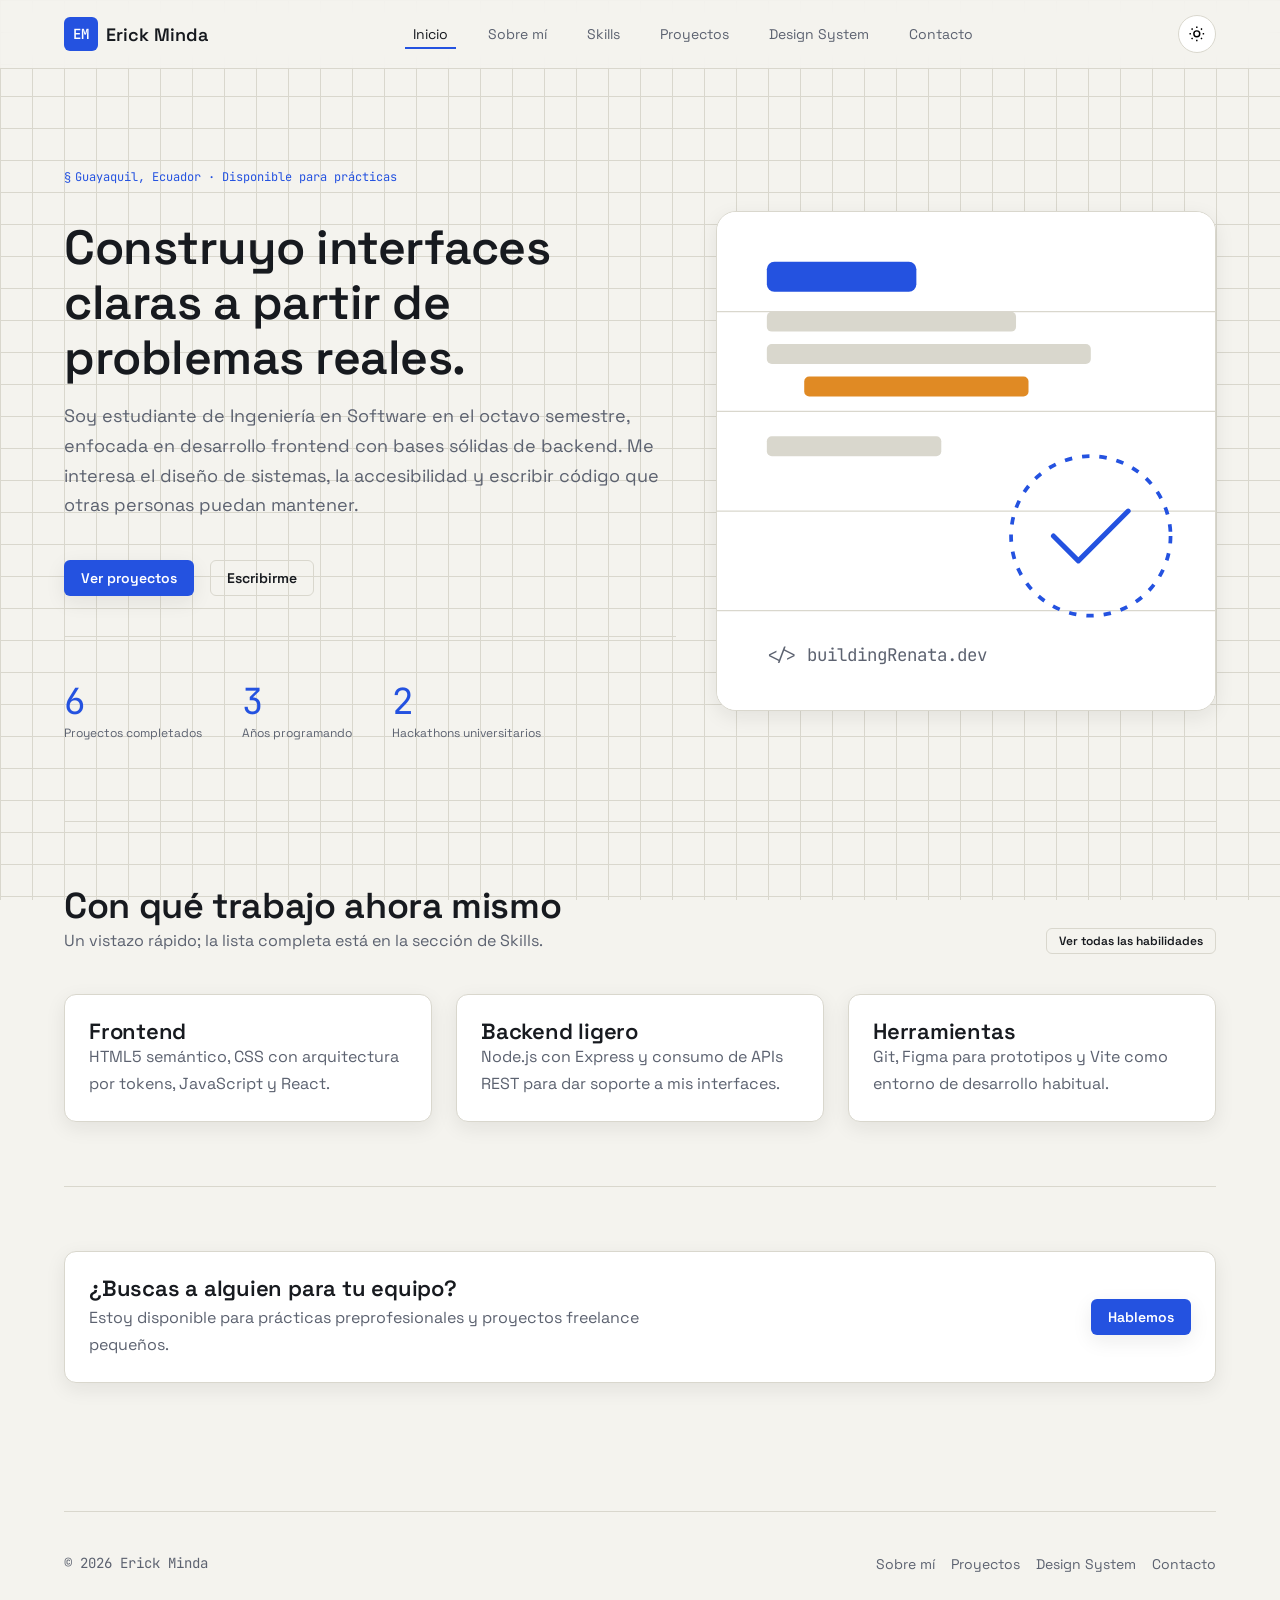
==== index.html @ f359b6ee "feat: estructura inicial del portafolio" ====
<!DOCTYPE html>
<html lang="es">
<head>
  <meta charset="UTF-8" />
  <meta name="viewport" content="width=device-width, initial-scale=1.0" />
  <title>Erick Minda — Desarrollador Frontend</title>
  <meta name="description" content="Portafolio de Erick Minda, estudiante de Ingeniería en Software especializada en desarrollo frontend." />
  <link rel="stylesheet" href="css/styles.css" />
</head>
<body>
  <a class="skip-link" href="#main">Saltar al contenido</a>

  <header class="site-header">
    <nav class="navbar container" aria-label="Navegación principal">
      <a class="brand" href="index.html">
        <span class="brand-mark" aria-hidden="true">EM</span>
        Erick Minda 
      </a>

      <button class="nav-toggle" aria-label="Abrir menú de navegación" aria-expanded="false" aria-controls="nav-list">
        <span></span><span></span><span></span>
      </button>

      <ul class="nav-list" id="nav-list">
        <li><a href="index.html" aria-current="page">Inicio</a></li>
        <li><a href="sobre-mi.html">Sobre mí</a></li>
        <li><a href="skills.html">Skills</a></li>
        <li><a href="proyectos.html">Proyectos</a></li>
        <li><a href="design-system.html">Design System</a></li>
        <li><a href="contacto.html">Contacto</a></li>
      </ul>

      <div class="nav-actions">
        <button class="theme-toggle" type="button" aria-pressed="false">
          <svg viewBox="0 0 24 24" fill="none" stroke="currentColor" stroke-width="2" aria-hidden="true">
            <circle cx="12" cy="12" r="4"></circle>
            <path d="M12 2v2M12 20v2M4.9 4.9l1.4 1.4M17.7 17.7l1.4 1.4M2 12h2M20 12h2M4.9 19.1l1.4-1.4M17.7 6.3l1.4-1.4"></path>
          </svg>
        </button>
      </div>
    </nav>
  </header>

  <main id="main">
    <section class="hero container">
      <div class="hero-copy">
        <p class="field-note">Guayaquil, Ecuador · Disponible para prácticas</p>
        <h1>Construyo interfaces claras a partir de problemas reales.</h1>
        <p class="lead">
          Soy estudiante de Ingeniería en Software en el octavo semestre, enfocada en
          desarrollo frontend con bases sólidas de backend. Me interesa el diseño de
          sistemas, la accesibilidad y escribir código que otras personas puedan mantener.
        </p>
        <div class="hero-actions">
          <a class="btn btn-primary" href="proyectos.html">Ver proyectos</a>
          <a class="btn btn-secondary" href="contacto.html">Escribirme</a>
        </div>

        <dl class="hero-stats">
          <div>
            <dt>6</dt>
            <dd>Proyectos completados</dd>
          </div>
          <div>
            <dt>3</dt>
            <dd>Años programando</dd>
          </div>
          <div>
            <dt>2</dt>
            <dd>Hackathons universitarios</dd>
          </div>
        </dl>
      </div>

      <figure class="hero-art">
        <svg viewBox="0 0 400 400" role="img" aria-labelledby="hero-art-title">
          <title id="hero-art-title">Ilustración abstracta de un editor de código con bloques y llaves</title>
          <rect width="400" height="400" fill="var(--color-surface)" />
          <g fill="none" stroke="var(--color-border)" stroke-width="1">
            <line x1="0" y1="80" x2="400" y2="80" />
            <line x1="0" y1="160" x2="400" y2="160" />
            <line x1="0" y1="240" x2="400" y2="240" />
            <line x1="0" y1="320" x2="400" y2="320" />
          </g>
          <rect x="40" y="40" width="120" height="24" rx="6" fill="var(--color-primary)" />
          <rect x="40" y="80" width="200" height="16" rx="4" fill="var(--color-border)" />
          <rect x="40" y="106" width="260" height="16" rx="4" fill="var(--color-border)" />
          <rect x="70" y="132" width="180" height="16" rx="4" fill="var(--color-secondary)" />
          <rect x="40" y="180" width="140" height="16" rx="4" fill="var(--color-border)" />
          <circle cx="300" cy="260" r="64" fill="none" stroke="var(--color-primary)" stroke-width="3" stroke-dasharray="6 8" />
          <path d="M270 260 l20 20 l40 -40" fill="none" stroke="var(--color-primary)" stroke-width="4" stroke-linecap="round" stroke-linejoin="round" />
          <text x="40" y="360" class="mono" font-size="14" fill="var(--color-text-muted)">&lt;/&gt; buildingRenata.dev</text>
        </svg>
      </figure>
    </section>

    <section class="section container" aria-labelledby="stack-heading">
      <div class="section-head">
        <div>
          <h2 id="stack-heading">Con qué trabajo ahora mismo</h2>
          <p class="muted">Un vistazo rápido; la lista completa está en la sección de Skills.</p>
        </div>
        <a class="btn btn-secondary btn-sm" href="skills.html">Ver todas las habilidades</a>
      </div>

      <ul class="grid grid-3">
        <li class="card">
          <h3>Frontend</h3>
          <p class="muted">HTML5 semántico, CSS con arquitectura por tokens, JavaScript y React.</p>
        </li>
        <li class="card">
          <h3>Backend ligero</h3>
          <p class="muted">Node.js con Express y consumo de APIs REST para dar soporte a mis interfaces.</p>
        </li>
        <li class="card">
          <h3>Herramientas</h3>
          <p class="muted">Git, Figma para prototipos y Vite como entorno de desarrollo habitual.</p>
        </li>
      </ul>
    </section>

    <section class="section container" aria-labelledby="cta-heading">
      <div class="card" style="display:flex; justify-content:space-between; align-items:center; flex-wrap:wrap; gap:1rem;">
        <div>
          <h2 id="cta-heading" style="font-size: var(--text-lg);">¿Buscas a alguien para tu equipo?</h2>
          <p class="muted" style="margin-top: .25rem;">Estoy disponible para prácticas preprofesionales y proyectos freelance pequeños.</p>
        </div>
        <a class="btn btn-primary" href="contacto.html">Hablemos</a>
      </div>
    </section>
  </main>

  <footer class="site-footer container">
    <div class="footer-row">
      <p class="muted mono">© 2026 Erick Minda</p>
      <nav class="footer-links" aria-label="Enlaces del pie de página">
        <a href="sobre-mi.html">Sobre mí</a>
        <a href="proyectos.html">Proyectos</a>
        <a href="design-system.html">Design System</a>
        <a href="contacto.html">Contacto</a>
      </nav>
    </div>
  </footer>

  <button class="back-to-top" type="button" aria-label="Volver al inicio de la página">
    <svg viewBox="0 0 24 24" width="18" height="18" fill="none" stroke="currentColor" stroke-width="2" aria-hidden="true">
      <path d="M12 19V5M5 12l7-7 7 7"></path>
    </svg>
  </button>

  <script src="js/main.js"></script>
</body>
</html>
---- css/styles.css ----
/* =========================================================
   RENATA SALCEDO — PORTAFOLIO
   Sistema de diseño: "Bitácora técnica"
   Un cuaderno de trabajo de desarrolladora: papel cuadriculado,
   tipografía técnica y un único acento de "tinta" azul señal.
   ========================================================= */

@import url('https://fonts.googleapis.com/css2?family=Space+Grotesk:wght@400;500;600;700&family=JetBrains+Mono:wght@400;500;600&display=swap');

/* -------------------- TOKENS -------------------- */
:root {
  /* Color */
  --color-primary: #2452e0;
  --color-primary-dark: #17359e;
  --color-secondary: #e08a24;
  --color-background: #f4f3ee;
  --color-surface: #ffffff;
  --color-surface-alt: #ebeae3;
  --color-text: #171a1f;
  --color-text-muted: #5c6270;
  --color-border: #d9d7cd;
  --color-success: #1f7a5c;
  --color-danger: #c8402c;

  /* Tipografía */
  --font-primary: 'Space Grotesk', 'Segoe UI', sans-serif;
  --font-mono: 'JetBrains Mono', 'Courier New', monospace;

  /* Escala tipográfica (1.25 - major third) */
  --text-xs: 0.75rem;
  --text-sm: 0.875rem;
  --text-base: 1rem;
  --text-md: 1.125rem;
  --text-lg: 1.375rem;
  --text-xl: 1.75rem;
  --text-2xl: 2.25rem;
  --text-3xl: 3rem;

  /* Espaciado */
  --space-3xs: 0.25rem;
  --space-2xs: 0.5rem;
  --space-xs: 0.75rem;
  --space-sm: 1rem;
  --space-md: 1.5rem;
  --space-lg: 2.5rem;
  --space-xl: 4rem;
  --space-2xl: 6rem;

  /* Bordes y sombras */
  --radius-sm: 0.375rem;
  --radius-md: 0.75rem;
  --radius-lg: 1.25rem;
  --shadow-card: 0 6px 20px rgb(23 26 31 / 0.08);
  --shadow-lift: 0 12px 28px rgb(23 26 31 / 0.14);

  /* Layout */
  --content-width: 72rem;
  --line-max: 38rem;
  --nav-height: 4.25rem;

  color-scheme: light;
}

[data-theme='dark'] {
  --color-primary: #6d8dff;
  --color-primary-dark: #4a6ae8;
  --color-secondary: #f5a94d;
  --color-background: #12141a;
  --color-surface: #1a1d25;
  --color-surface-alt: #20232c;
  --color-text: #eef0f4;
  --color-text-muted: #9aa0b0;
  --color-border: #2c2f3a;
  --shadow-card: 0 6px 20px rgb(0 0 0 / 0.35);
  --shadow-lift: 0 14px 30px rgb(0 0 0 / 0.45);
  color-scheme: dark;
}

/* -------------------- RESET -------------------- */
*, *::before, *::after { box-sizing: border-box; }
html { scroll-behavior: smooth; }

@media (prefers-reduced-motion: reduce) {
  html { scroll-behavior: auto; }
  *, *::before, *::after {
    animation-duration: 0.01ms !important;
    animation-iteration-count: 1 !important;
    transition-duration: 0.01ms !important;
  }
}

body {
  margin: 0;
  font-family: var(--font-primary);
  font-size: var(--text-base);
  color: var(--color-text);
  background-color: var(--color-background);
  background-image:
    linear-gradient(var(--color-border) 1px, transparent 1px),
    linear-gradient(90deg, var(--color-border) 1px, transparent 1px);
  background-size: 32px 32px;
  background-attachment: fixed;
  opacity: 1;
  transition: background-color 0.25s ease, color 0.25s ease;
}

[data-theme='dark'] body { background-image: none; }

img { max-width: 100%; display: block; }
a { color: inherit; }
h1, h2, h3, h4, p, ul, ol, figure { margin: 0; }
ul { padding: 0; list-style: none; }
button { font: inherit; cursor: pointer; }
input, textarea, select { font: inherit; }

:focus-visible {
  outline: 2px solid var(--color-primary);
  outline-offset: 3px;
  border-radius: var(--radius-sm);
}

.container {
  width: min(100% - 2.5rem, var(--content-width));
  margin-inline: auto;
}

.visually-hidden {
  position: absolute;
  width: 1px; height: 1px;
  overflow: hidden;
  clip: rect(0 0 0 0);
  white-space: nowrap;
}

.skip-link {
  position: absolute;
  left: 1rem;
  top: -3rem;
  background: var(--color-primary);
  color: #fff;
  padding: var(--space-2xs) var(--space-sm);
  border-radius: var(--radius-sm);
  z-index: 200;
  transition: top 0.2s ease;
}
.skip-link:focus { top: 1rem; }

/* -------------------- TIPOGRAFÍA -------------------- */
h1, h2, h3, h4 { font-weight: 600; line-height: 1.15; letter-spacing: -0.01em; }
h1 { font-size: var(--text-3xl); }
h2 { font-size: var(--text-2xl); }
h3 { font-size: var(--text-lg); }
h4 { font-size: var(--text-md); }

p { line-height: 1.65; max-width: var(--line-max); color: var(--color-text); }
p.lead { font-size: var(--text-md); color: var(--color-text-muted); }
.muted { color: var(--color-text-muted); }

.mono {
  font-family: var(--font-mono);
  font-size: var(--text-sm);
}

.field-note {
  font-family: var(--font-mono);
  font-size: var(--text-xs);
  color: var(--color-primary);
  display: inline-flex;
  align-items: center;
  gap: var(--space-3xs);
}
.field-note::before { content: '§'; }

/* -------------------- NAVBAR -------------------- */
.site-header {
  position: sticky;
  top: 0;
  z-index: 100;
  background: color-mix(in srgb, var(--color-background) 88%, transparent);
  backdrop-filter: blur(10px);
  border-bottom: 1px solid var(--color-border);
}

.navbar {
  height: var(--nav-height);
  display: flex;
  align-items: center;
  justify-content: space-between;
  gap: var(--space-md);
}

.brand {
  display: flex;
  align-items: center;
  gap: var(--space-2xs);
  font-weight: 600;
  font-size: var(--text-md);
  text-decoration: none;
}

.brand-mark {
  width: 2.1rem;
  height: 2.1rem;
  border-radius: var(--radius-sm);
  background: var(--color-primary);
  color: #fff;
  display: grid;
  place-items: center;
  font-family: var(--font-mono);
  font-size: var(--text-sm);
  font-weight: 600;
}

.nav-list {
  display: flex;
  gap: var(--space-md);
  font-size: var(--text-sm);
}

.nav-list a {
  text-decoration: none;
  color: var(--color-text-muted);
  padding: var(--space-3xs) var(--space-2xs);
  border-bottom: 2px solid transparent;
  transition: color 0.15s ease, border-color 0.15s ease;
}

.nav-list a:hover,
.nav-list a[aria-current='page'] {
  color: var(--color-text);
  border-color: var(--color-primary);
}

.nav-actions { display: flex; align-items: center; gap: var(--space-sm); }

.theme-toggle {
  width: 2.4rem;
  height: 2.4rem;
  border-radius: 50%;
  border: 1px solid var(--color-border);
  background: var(--color-surface);
  display: grid;
  place-items: center;
  transition: transform 0.2s ease;
}
.theme-toggle:hover { transform: rotate(15deg); }
.theme-toggle svg { width: 1.1rem; height: 1.1rem; }

.nav-toggle {
  display: none;
  flex-direction: column;
  gap: 5px;
  width: 2.4rem;
  height: 2.4rem;
  border: 1px solid var(--color-border);
  background: var(--color-surface);
  border-radius: var(--radius-sm);
  align-items: center;
  justify-content: center;
}
.nav-toggle span {
  width: 1.1rem;
  height: 2px;
  background: var(--color-text);
  transition: transform 0.2s ease, opacity 0.2s ease;
}
.nav-toggle[aria-expanded='true'] span:nth-child(1) { transform: translateY(7px) rotate(45deg); }
.nav-toggle[aria-expanded='true'] span:nth-child(2) { opacity: 0; }
.nav-toggle[aria-expanded='true'] span:nth-child(3) { transform: translateY(-7px) rotate(-45deg); }

/* -------------------- BOTONES -------------------- */
.btn {
  display: inline-flex;
  align-items: center;
  gap: var(--space-2xs);
  padding: var(--space-2xs) var(--space-sm);
  border-radius: var(--radius-sm);
  font-size: var(--text-sm);
  font-weight: 600;
  text-decoration: none;
  border: 1px solid transparent;
  transition: transform 0.15s ease, box-shadow 0.15s ease, background 0.15s ease;
}
.btn:hover { transform: translateY(-2px); }

.btn-primary {
  background: var(--color-primary);
  color: #fff;
  box-shadow: var(--shadow-card);
}
.btn-primary:hover { box-shadow: var(--shadow-lift); }

.btn-secondary {
  background: transparent;
  color: var(--color-text);
  border-color: var(--color-border);
}
.btn-secondary:hover { border-color: var(--color-primary); color: var(--color-primary); }

.btn-sm { padding: var(--space-3xs) var(--space-xs); font-size: var(--text-xs); }

/* -------------------- HERO -------------------- */
.hero {
  padding-block: var(--space-2xl) var(--space-xl);
  display: grid;
  grid-template-columns: 1.1fr 0.9fr;
  gap: var(--space-lg);
  align-items: center;
}

.hero-copy .field-note { margin-bottom: var(--space-sm); }
.hero h1 { margin-block: var(--space-sm); }
.hero-actions { display: flex; gap: var(--space-sm); margin-top: var(--space-lg); flex-wrap: wrap; }

.hero-stats {
  display: flex;
  gap: var(--space-lg);
  margin-top: var(--space-lg);
  padding-top: var(--space-lg);
  border-top: 1px solid var(--color-border);
}
.hero-stats dt { font-family: var(--font-mono); font-size: var(--text-2xl); color: var(--color-primary); }
.hero-stats dd { margin: 0; font-size: var(--text-xs); color: var(--color-text-muted); }

.hero-art {
  aspect-ratio: 1 / 1;
  background: var(--color-surface);
  border: 1px solid var(--color-border);
  border-radius: var(--radius-lg);
  box-shadow: var(--shadow-card);
  overflow: hidden;
}

/* -------------------- SECCIONES -------------------- */
.section {
  padding-block: var(--space-xl);
  border-top: 1px solid var(--color-border);
}
.section-head {
  display: flex;
  justify-content: space-between;
  align-items: flex-end;
  gap: var(--space-md);
  margin-bottom: var(--space-lg);
  flex-wrap: wrap;
}

/* -------------------- CARDS -------------------- */
.card {
  background: var(--color-surface);
  border: 1px solid var(--color-border);
  border-radius: var(--radius-md);
  padding: var(--space-md);
  box-shadow: var(--shadow-card);
}

.grid {
  display: grid;
  gap: var(--space-md);
}
.grid-3 { grid-template-columns: repeat(3, 1fr); }
.grid-2 { grid-template-columns: repeat(2, 1fr); }

/* -------------------- SKILLS -------------------- */
.skills-group { margin-bottom: var(--space-lg); }
.skills-group h3 {
  display: flex;
  align-items: center;
  gap: var(--space-2xs);
  margin-bottom: var(--space-sm);
}
.skills-group h3::after {
  content: '';
  flex: 1;
  height: 1px;
  background: var(--color-border);
}

.skill-list { display: flex; flex-wrap: wrap; gap: var(--space-sm); }

.skill-badge {
  display: flex;
  align-items: center;
  gap: var(--space-xs);
  background: var(--color-surface);
  border: 1px solid var(--color-border);
  border-radius: var(--radius-md);
  padding: var(--space-xs) var(--space-sm);
  min-width: 12.5rem;
}

.skill-icon {
  width: 2.25rem;
  height: 2.25rem;
  border-radius: var(--radius-sm);
  background: var(--color-surface-alt);
  display: grid;
  place-items: center;
  font-family: var(--font-mono);
  font-weight: 600;
  color: var(--color-primary);
  flex-shrink: 0;
}

.skill-meta { flex: 1; }
.skill-meta strong { display: block; font-size: var(--text-sm); }
.skill-level { display: flex; gap: 3px; margin-top: 4px; }
.skill-level span {
  width: 1.1rem;
  height: 5px;
  border-radius: 3px;
  background: var(--color-border);
}
.skill-level span.filled { background: var(--color-primary); }

/* -------------------- PROYECTOS -------------------- */
.filter-bar {
  display: flex;
  flex-wrap: wrap;
  gap: var(--space-2xs);
  margin-bottom: var(--space-lg);
}
.filter-chip {
  border: 1px solid var(--color-border);
  background: var(--color-surface);
  padding: var(--space-3xs) var(--space-sm);
  border-radius: 999px;
  font-size: var(--text-xs);
  font-family: var(--font-mono);
  color: var(--color-text-muted);
  transition: all 0.15s ease;
}
.filter-chip[aria-pressed='true'] {
  background: var(--color-primary);
  border-color: var(--color-primary);
  color: #fff;
}

.project-card { display: flex; flex-direction: column; gap: var(--space-sm); }
.project-thumb {
  border-radius: var(--radius-sm);
  overflow: hidden;
  border: 1px solid var(--color-border);
  aspect-ratio: 16/10;
}
.project-tags { display: flex; flex-wrap: wrap; gap: var(--space-3xs); }
.tag {
  font-family: var(--font-mono);
  font-size: var(--text-xs);
  background: var(--color-surface-alt);
  padding: 2px var(--space-2xs);
  border-radius: var(--radius-sm);
  color: var(--color-text-muted);
}
.project-links { display: flex; gap: var(--space-sm); margin-top: auto; font-size: var(--text-sm); }
.project-links a { text-decoration: underline; text-decoration-color: var(--color-border); text-underline-offset: 3px; }
.project-card[hidden] { display: none; }

/* -------------------- DESIGN SYSTEM -------------------- */
.swatch-grid { display: grid; grid-template-columns: repeat(auto-fit, minmax(11rem, 1fr)); gap: var(--space-sm); }
.swatch {
  border-radius: var(--radius-md);
  overflow: hidden;
  border: 1px solid var(--color-border);
}
.swatch-color { height: 5.5rem; }
.swatch-info { padding: var(--space-xs); background: var(--color-surface); font-family: var(--font-mono); font-size: var(--text-xs); }
.swatch-info strong { display: block; font-family: var(--font-primary); font-size: var(--text-sm); margin-bottom: 2px; }

.type-row { display: flex; align-items: baseline; gap: var(--space-md); padding-block: var(--space-sm); border-bottom: 1px dashed var(--color-border); }
.type-row .mono { width: 6rem; flex-shrink: 0; color: var(--color-text-muted); }

.space-row { display: flex; align-items: center; gap: var(--space-sm); padding-block: var(--space-2xs); }
.space-bar { background: var(--color-primary); height: 0.9rem; border-radius: 2px; }
.space-row .mono { width: 6rem; color: var(--color-text-muted); }

.component-demo { display: flex; flex-wrap: wrap; gap: var(--space-sm); align-items: center; }

/* -------------------- FORMULARIO -------------------- */
.form-grid { display: grid; gap: var(--space-sm); max-width: 34rem; }
.form-field { display: flex; flex-direction: column; gap: var(--space-3xs); }
.form-field label { font-size: var(--text-sm); font-weight: 600; }
.form-field .hint { font-size: var(--text-xs); color: var(--color-text-muted); }
.form-field input,
.form-field textarea {
  border: 1px solid var(--color-border);
  border-radius: var(--radius-sm);
  padding: var(--space-xs) var(--space-sm);
  background: var(--color-surface);
  color: var(--color-text);
}
.form-field input:invalid[data-touched='true'],
.form-field textarea:invalid[data-touched='true'] { border-color: var(--color-danger); }
.error-msg {
  font-size: var(--text-xs);
  color: var(--color-danger);
  min-height: 1em;
}
.form-status {
  padding: var(--space-sm);
  border-radius: var(--radius-sm);
  background: var(--color-surface-alt);
  font-size: var(--text-sm);
  display: none;
}
.form-status.visible { display: block; }
.form-status.success { background: color-mix(in srgb, var(--color-success) 18%, var(--color-surface)); }

/* -------------------- FOOTER -------------------- */
.site-footer {
  border-top: 1px solid var(--color-border);
  padding-block: var(--space-lg);
  margin-top: var(--space-xl);
}
.footer-row { display: flex; justify-content: space-between; align-items: center; flex-wrap: wrap; gap: var(--space-sm); }
.footer-links { display: flex; gap: var(--space-sm); font-size: var(--text-sm); }
.footer-links a { text-decoration: none; color: var(--color-text-muted); }
.footer-links a:hover { color: var(--color-primary); }

.back-to-top {
  position: fixed;
  bottom: var(--space-md);
  right: var(--space-md);
  width: 2.75rem;
  height: 2.75rem;
  border-radius: 50%;
  background: var(--color-primary);
  color: #fff;
  border: none;
  display: grid;
  place-items: center;
  box-shadow: var(--shadow-lift);
  opacity: 0;
  pointer-events: none;
  transform: translateY(10px);
  transition: opacity 0.2s ease, transform 0.2s ease;
  z-index: 90;
}
.back-to-top.visible { opacity: 1; pointer-events: auto; transform: translateY(0); }

/* -------------------- PÁGINA: SOBRE MÍ -------------------- */
.about-layout {
  display: grid;
  grid-template-columns: 0.8fr 1.2fr;
  gap: var(--space-lg);
}
.timeline { display: flex; flex-direction: column; gap: var(--space-md); border-left: 2px solid var(--color-border); padding-left: var(--space-md); }
.timeline-item { position: relative; }
.timeline-item::before {
  content: '';
  position: absolute;
  left: calc(var(--space-md) * -1 - 5px);
  top: 4px;
  width: 9px;
  height: 9px;
  border-radius: 50%;
  background: var(--color-primary);
}
.timeline-item time { font-family: var(--font-mono); font-size: var(--text-xs); color: var(--color-text-muted); }

/* -------------------- RESPONSIVE -------------------- */
@media (max-width: 900px) {
  .hero { grid-template-columns: 1fr; }
  .hero-art { order: -1; max-width: 20rem; margin-inline: auto; }
  .grid-3 { grid-template-columns: repeat(2, 1fr); }
  .about-layout { grid-template-columns: 1fr; }
}

@media (max-width: 640px) {
  .nav-list { display: none; }
  .nav-toggle { display: flex; }
  .site-header.menu-open .nav-list {
    display: flex;
    flex-direction: column;
    position: absolute;
    top: var(--nav-height);
    left: 0;
    right: 0;
    background: var(--color-surface);
    border-bottom: 1px solid var(--color-border);
    padding: var(--space-sm) var(--space-md);
    gap: var(--space-xs);
  }
  .grid-3, .grid-2 { grid-template-columns: 1fr; }
  .hero-stats { flex-wrap: wrap; gap: var(--space-md); }
  h1 { font-size: var(--text-2xl); }
  .section-head { flex-direction: column; align-items: flex-start; }
}
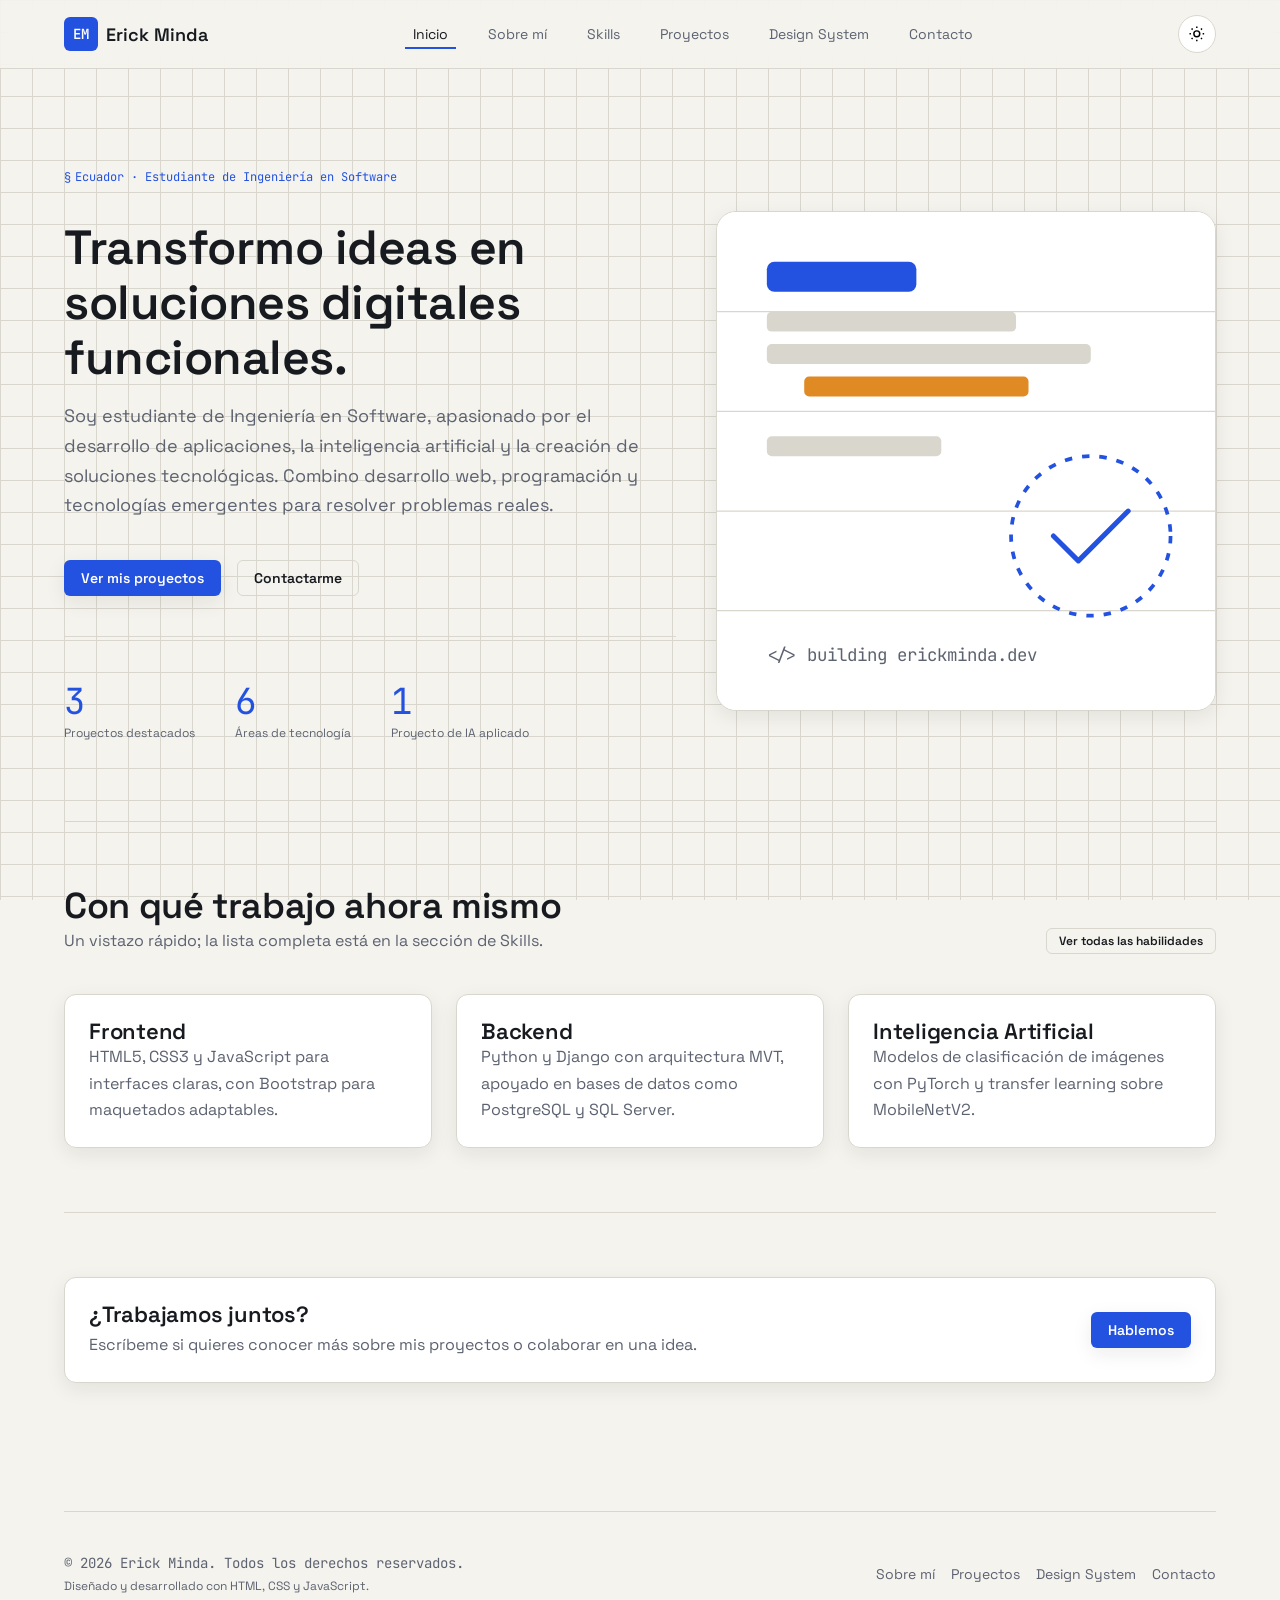
==== commit 830b5fcd: "Segundo Super Mega Commit" ====
--- a/index.html
+++ b/index.html
@@ -3,8 +3,8 @@
 <head>
   <meta charset="UTF-8" />
   <meta name="viewport" content="width=device-width, initial-scale=1.0" />
-  <title>Erick Minda — Desarrollador Frontend</title>
-  <meta name="description" content="Portafolio de Erick Minda, estudiante de Ingeniería en Software especializada en desarrollo frontend." />
+  <title>Erick Minda — Estudiante de Ingeniería en Software</title>
+  <meta name="description" content="Portafolio de Erick Minda, estudiante de Ingeniería en Software y desarrollador en formación." />
   <link rel="stylesheet" href="css/styles.css" />
 </head>
 <body>
@@ -14,7 +14,7 @@
     <nav class="navbar container" aria-label="Navegación principal">
       <a class="brand" href="index.html">
         <span class="brand-mark" aria-hidden="true">EM</span>
-        Erick Minda 
+        Erick Minda
       </a>
 
       <button class="nav-toggle" aria-label="Abrir menú de navegación" aria-expanded="false" aria-controls="nav-list">
@@ -44,30 +44,31 @@
   <main id="main">
     <section class="hero container">
       <div class="hero-copy">
-        <p class="field-note">Guayaquil, Ecuador · Disponible para prácticas</p>
-        <h1>Construyo interfaces claras a partir de problemas reales.</h1>
+        <p class="field-note">Ecuador · Estudiante de Ingeniería en Software</p>
+        <h1>Transformo ideas en soluciones digitales funcionales.</h1>
         <p class="lead">
-          Soy estudiante de Ingeniería en Software en el octavo semestre, enfocada en
-          desarrollo frontend con bases sólidas de backend. Me interesa el diseño de
-          sistemas, la accesibilidad y escribir código que otras personas puedan mantener.
+          Soy estudiante de Ingeniería en Software, apasionado por el desarrollo de
+          aplicaciones, la inteligencia artificial y la creación de soluciones
+          tecnológicas. Combino desarrollo web, programación y tecnologías emergentes
+          para resolver problemas reales.
         </p>
         <div class="hero-actions">
-          <a class="btn btn-primary" href="proyectos.html">Ver proyectos</a>
-          <a class="btn btn-secondary" href="contacto.html">Escribirme</a>
+          <a class="btn btn-primary" href="proyectos.html">Ver mis proyectos</a>
+          <a class="btn btn-secondary" href="contacto.html">Contactarme</a>
         </div>
 
         <dl class="hero-stats">
           <div>
-            <dt>6</dt>
-            <dd>Proyectos completados</dd>
+            <dt>3</dt>
+            <dd>Proyectos destacados</dd>
           </div>
           <div>
-            <dt>3</dt>
-            <dd>Años programando</dd>
+            <dt>6</dt>
+            <dd>Áreas de tecnología</dd>
           </div>
           <div>
-            <dt>2</dt>
-            <dd>Hackathons universitarios</dd>
+            <dt>1</dt>
+            <dd>Proyecto de IA aplicado</dd>
           </div>
         </dl>
       </div>
@@ -89,7 +90,7 @@
           <rect x="40" y="180" width="140" height="16" rx="4" fill="var(--color-border)" />
           <circle cx="300" cy="260" r="64" fill="none" stroke="var(--color-primary)" stroke-width="3" stroke-dasharray="6 8" />
           <path d="M270 260 l20 20 l40 -40" fill="none" stroke="var(--color-primary)" stroke-width="4" stroke-linecap="round" stroke-linejoin="round" />
-          <text x="40" y="360" class="mono" font-size="14" fill="var(--color-text-muted)">&lt;/&gt; buildingRenata.dev</text>
+          <text x="40" y="360" class="mono" font-size="14" fill="var(--color-text-muted)">&lt;/&gt; building erickminda.dev</text>
         </svg>
       </figure>
     </section>
@@ -106,15 +107,15 @@
       <ul class="grid grid-3">
         <li class="card">
           <h3>Frontend</h3>
-          <p class="muted">HTML5 semántico, CSS con arquitectura por tokens, JavaScript y React.</p>
+          <p class="muted">HTML5, CSS3 y JavaScript para interfaces claras, con Bootstrap para maquetados adaptables.</p>
         </li>
         <li class="card">
-          <h3>Backend ligero</h3>
-          <p class="muted">Node.js con Express y consumo de APIs REST para dar soporte a mis interfaces.</p>
+          <h3>Backend</h3>
+          <p class="muted">Python y Django con arquitectura MVT, apoyado en bases de datos como PostgreSQL y SQL Server.</p>
         </li>
         <li class="card">
-          <h3>Herramientas</h3>
-          <p class="muted">Git, Figma para prototipos y Vite como entorno de desarrollo habitual.</p>
+          <h3>Inteligencia Artificial</h3>
+          <p class="muted">Modelos de clasificación de imágenes con PyTorch y transfer learning sobre MobileNetV2.</p>
         </li>
       </ul>
     </section>
@@ -122,8 +123,8 @@
     <section class="section container" aria-labelledby="cta-heading">
       <div class="card" style="display:flex; justify-content:space-between; align-items:center; flex-wrap:wrap; gap:1rem;">
         <div>
-          <h2 id="cta-heading" style="font-size: var(--text-lg);">¿Buscas a alguien para tu equipo?</h2>
-          <p class="muted" style="margin-top: .25rem;">Estoy disponible para prácticas preprofesionales y proyectos freelance pequeños.</p>
+          <h2 id="cta-heading" style="font-size: var(--text-lg);">¿Trabajamos juntos?</h2>
+          <p class="muted" style="margin-top: .25rem;">Escríbeme si quieres conocer más sobre mis proyectos o colaborar en una idea.</p>
         </div>
         <a class="btn btn-primary" href="contacto.html">Hablemos</a>
       </div>
@@ -132,7 +133,10 @@
 
   <footer class="site-footer container">
     <div class="footer-row">
-      <p class="muted mono">© 2026 Erick Minda</p>
+      <div>
+        <p class="muted mono">© 2026 Erick Minda. Todos los derechos reservados.</p>
+        <p class="muted" style="font-size: var(--text-xs); margin-top: 2px;">Diseñado y desarrollado con HTML, CSS y JavaScript.</p>
+      </div>
       <nav class="footer-links" aria-label="Enlaces del pie de página">
         <a href="sobre-mi.html">Sobre mí</a>
         <a href="proyectos.html">Proyectos</a>
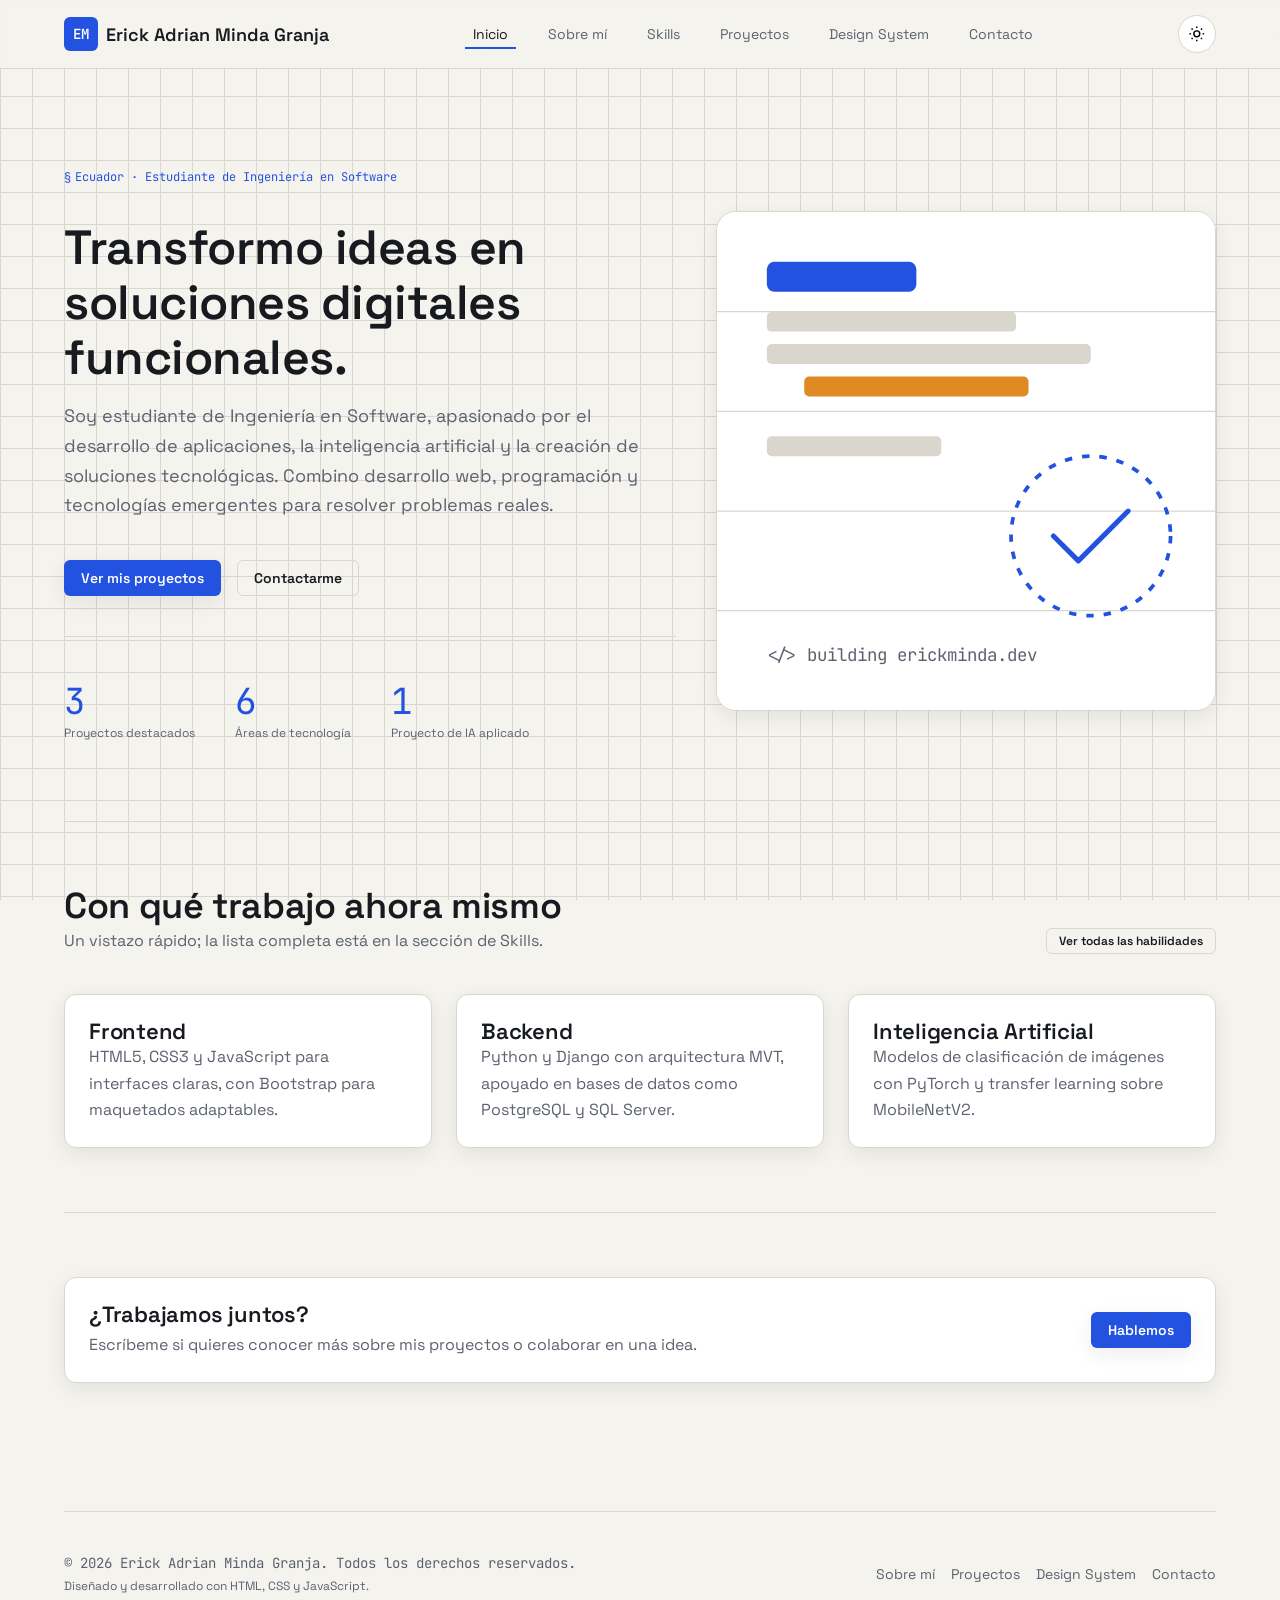
==== commit 0488d0b2: "Completa portafolio profesional" ====
--- a/index.html
+++ b/index.html
@@ -3,8 +3,8 @@
 <head>
   <meta charset="UTF-8" />
   <meta name="viewport" content="width=device-width, initial-scale=1.0" />
-  <title>Erick Minda — Estudiante de Ingeniería en Software</title>
-  <meta name="description" content="Portafolio de Erick Minda, estudiante de Ingeniería en Software y desarrollador en formación." />
+  <title>Erick Adrian Minda Granja — Estudiante de Ingeniería en Software</title>
+  <meta name="description" content="Portafolio de Erick Adrian Minda Granja, estudiante de Ingeniería en Software y desarrollador en formación." />
   <link rel="stylesheet" href="css/styles.css" />
 </head>
 <body>
@@ -14,7 +14,7 @@
     <nav class="navbar container" aria-label="Navegación principal">
       <a class="brand" href="index.html">
         <span class="brand-mark" aria-hidden="true">EM</span>
-        Erick Minda
+        Erick Adrian Minda Granja
       </a>
 
       <button class="nav-toggle" aria-label="Abrir menú de navegación" aria-expanded="false" aria-controls="nav-list">
@@ -134,7 +134,7 @@
   <footer class="site-footer container">
     <div class="footer-row">
       <div>
-        <p class="muted mono">© 2026 Erick Minda. Todos los derechos reservados.</p>
+        <p class="muted mono">© 2026 Erick Adrian Minda Granja. Todos los derechos reservados.</p>
         <p class="muted" style="font-size: var(--text-xs); margin-top: 2px;">Diseñado y desarrollado con HTML, CSS y JavaScript.</p>
       </div>
       <nav class="footer-links" aria-label="Enlaces del pie de página">
--- a/css/styles.css
+++ b/css/styles.css
@@ -1,5 +1,5 @@
 /* =========================================================
-   RENATA SALCEDO — PORTAFOLIO
+  ERICK ADRIAN MINDA GRANJA — PORTAFOLIO
    Sistema de diseño: "Bitácora técnica"
    Un cuaderno de trabajo de desarrolladora: papel cuadriculado,
    tipografía técnica y un único acento de "tinta" azul señal.
@@ -466,21 +466,30 @@
 .swatch-color { height: 5.5rem; }
 .swatch-info { padding: var(--space-xs); background: var(--color-surface); font-family: var(--font-mono); font-size: var(--text-xs); }
 .swatch-info strong { display: block; font-family: var(--font-primary); font-size: var(--text-sm); margin-bottom: 2px; }
+.swatch-info code, .swatch-info small { display: block; font: inherit; }
+.swatch-info small { color: var(--color-text-muted); margin-top: 2px; }
 
 .type-row { display: flex; align-items: baseline; gap: var(--space-md); padding-block: var(--space-sm); border-bottom: 1px dashed var(--color-border); }
 .type-row .mono { width: 6rem; flex-shrink: 0; color: var(--color-text-muted); }
+.type-sample { min-width: 0; font-weight: 600; line-height: 1.15; overflow-wrap: anywhere; }
+.type-sample-h1 { font-size: var(--text-3xl); }
+.type-sample-h2 { font-size: var(--text-2xl); }
+.type-sample-h3 { font-size: var(--text-lg); }
 
 .space-row { display: flex; align-items: center; gap: var(--space-sm); padding-block: var(--space-2xs); }
 .space-bar { background: var(--color-primary); height: 0.9rem; border-radius: 2px; }
 .space-row .mono { width: 6rem; color: var(--color-text-muted); }
 
 .component-demo { display: flex; flex-wrap: wrap; gap: var(--space-sm); align-items: center; }
+
+.skills-heading { margin-bottom: var(--space-lg); }
 
 /* -------------------- FORMULARIO -------------------- */
 .form-grid { display: grid; gap: var(--space-sm); max-width: 34rem; }
 .form-field { display: flex; flex-direction: column; gap: var(--space-3xs); }
 .form-field label { font-size: var(--text-sm); font-weight: 600; }
 .form-field .hint { font-size: var(--text-xs); color: var(--color-text-muted); }
+.form-hint { font-size: var(--text-xs); }
 .form-field input,
 .form-field textarea {
   border: 1px solid var(--color-border);
@@ -585,4 +594,6 @@
   .hero-stats { flex-wrap: wrap; gap: var(--space-md); }
   h1 { font-size: var(--text-2xl); }
   .section-head { flex-direction: column; align-items: flex-start; }
-}
+  .type-row { align-items: flex-start; flex-direction: column; gap: var(--space-2xs); }
+  .type-sample-h1 { font-size: var(--text-2xl); }
+}
